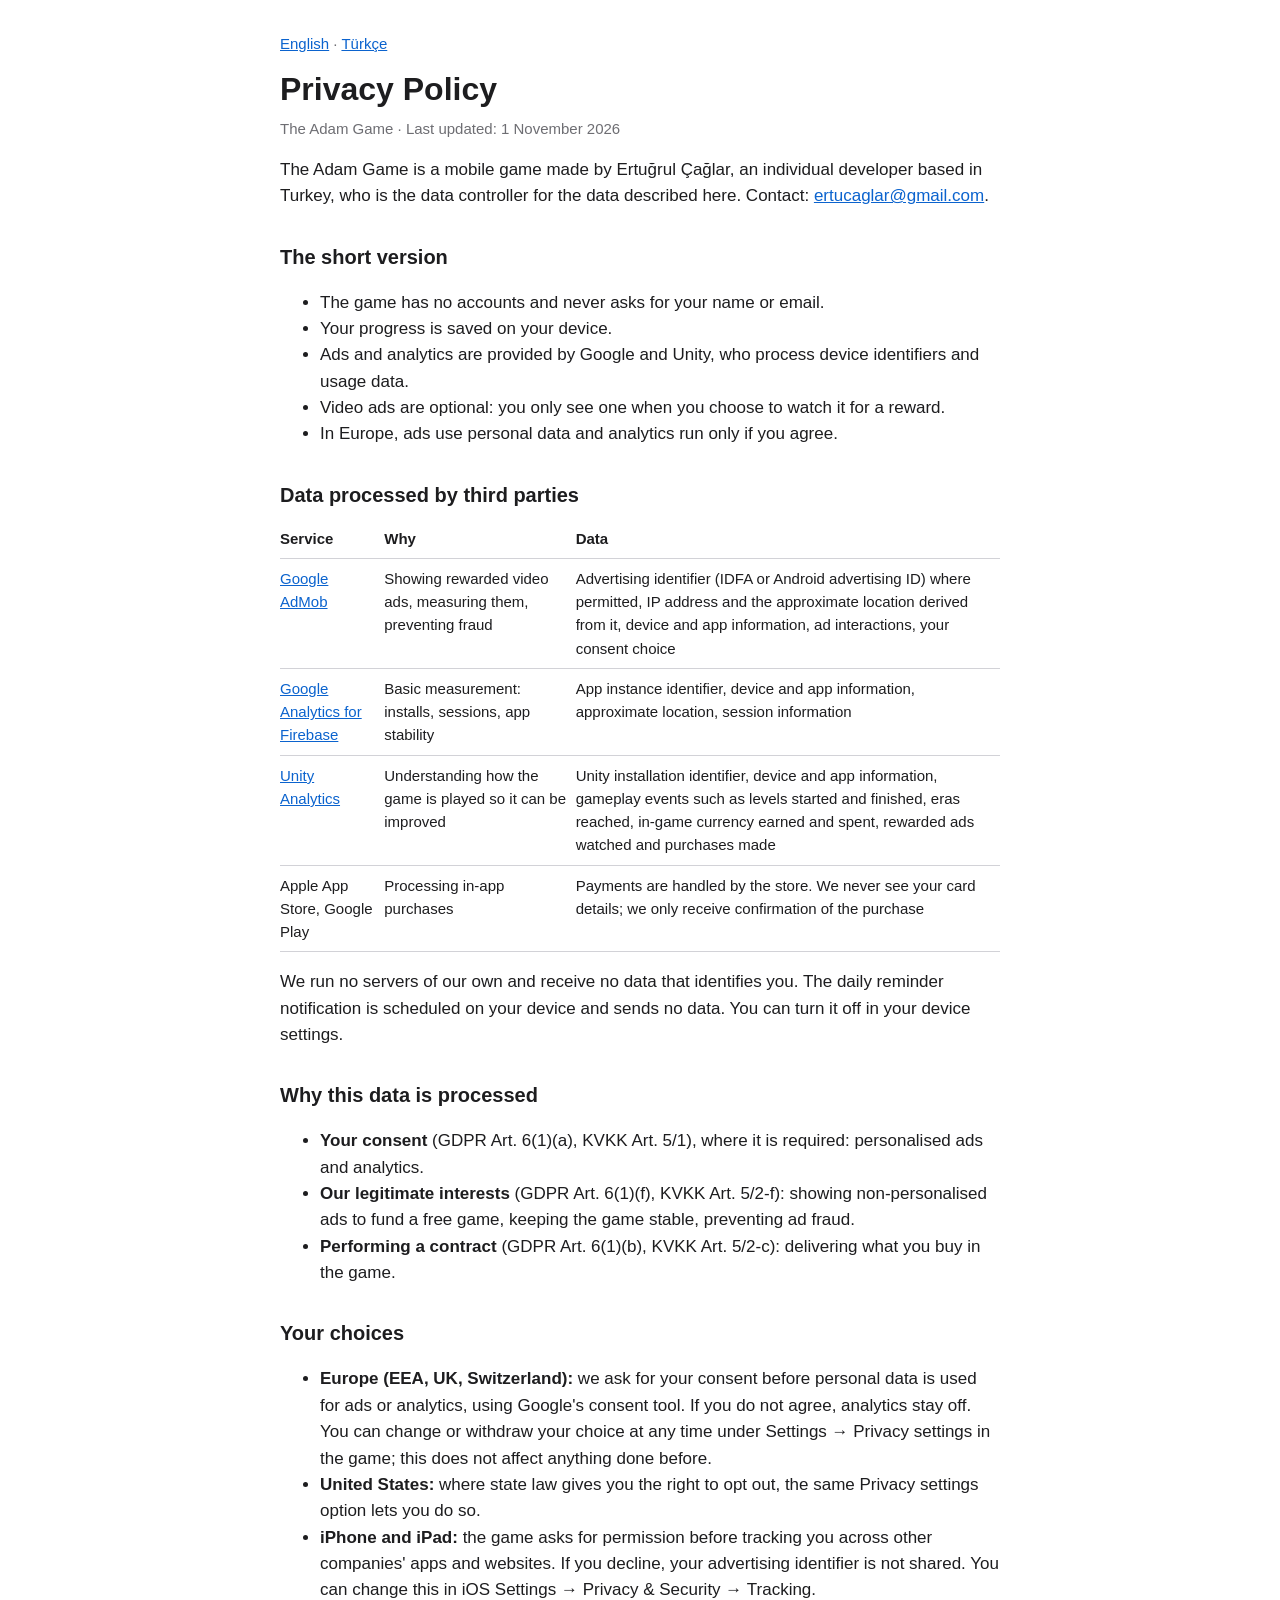
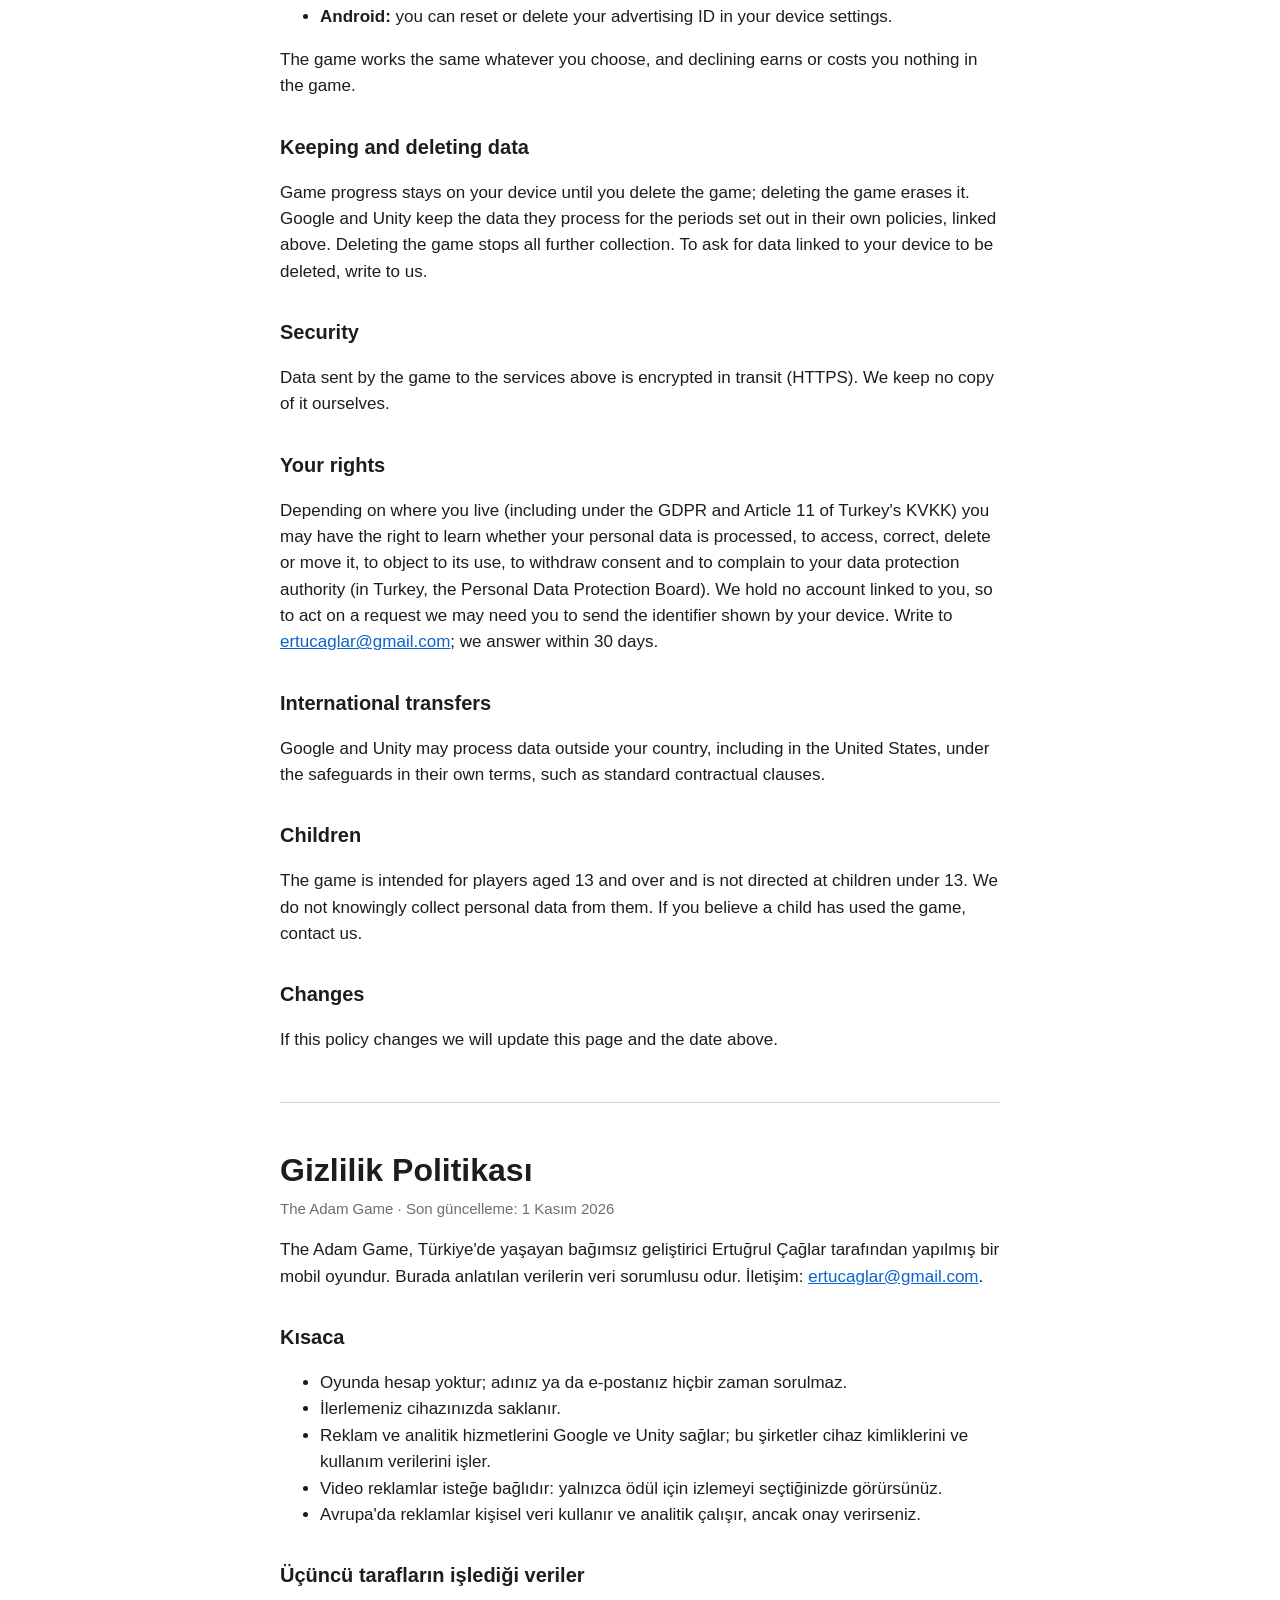
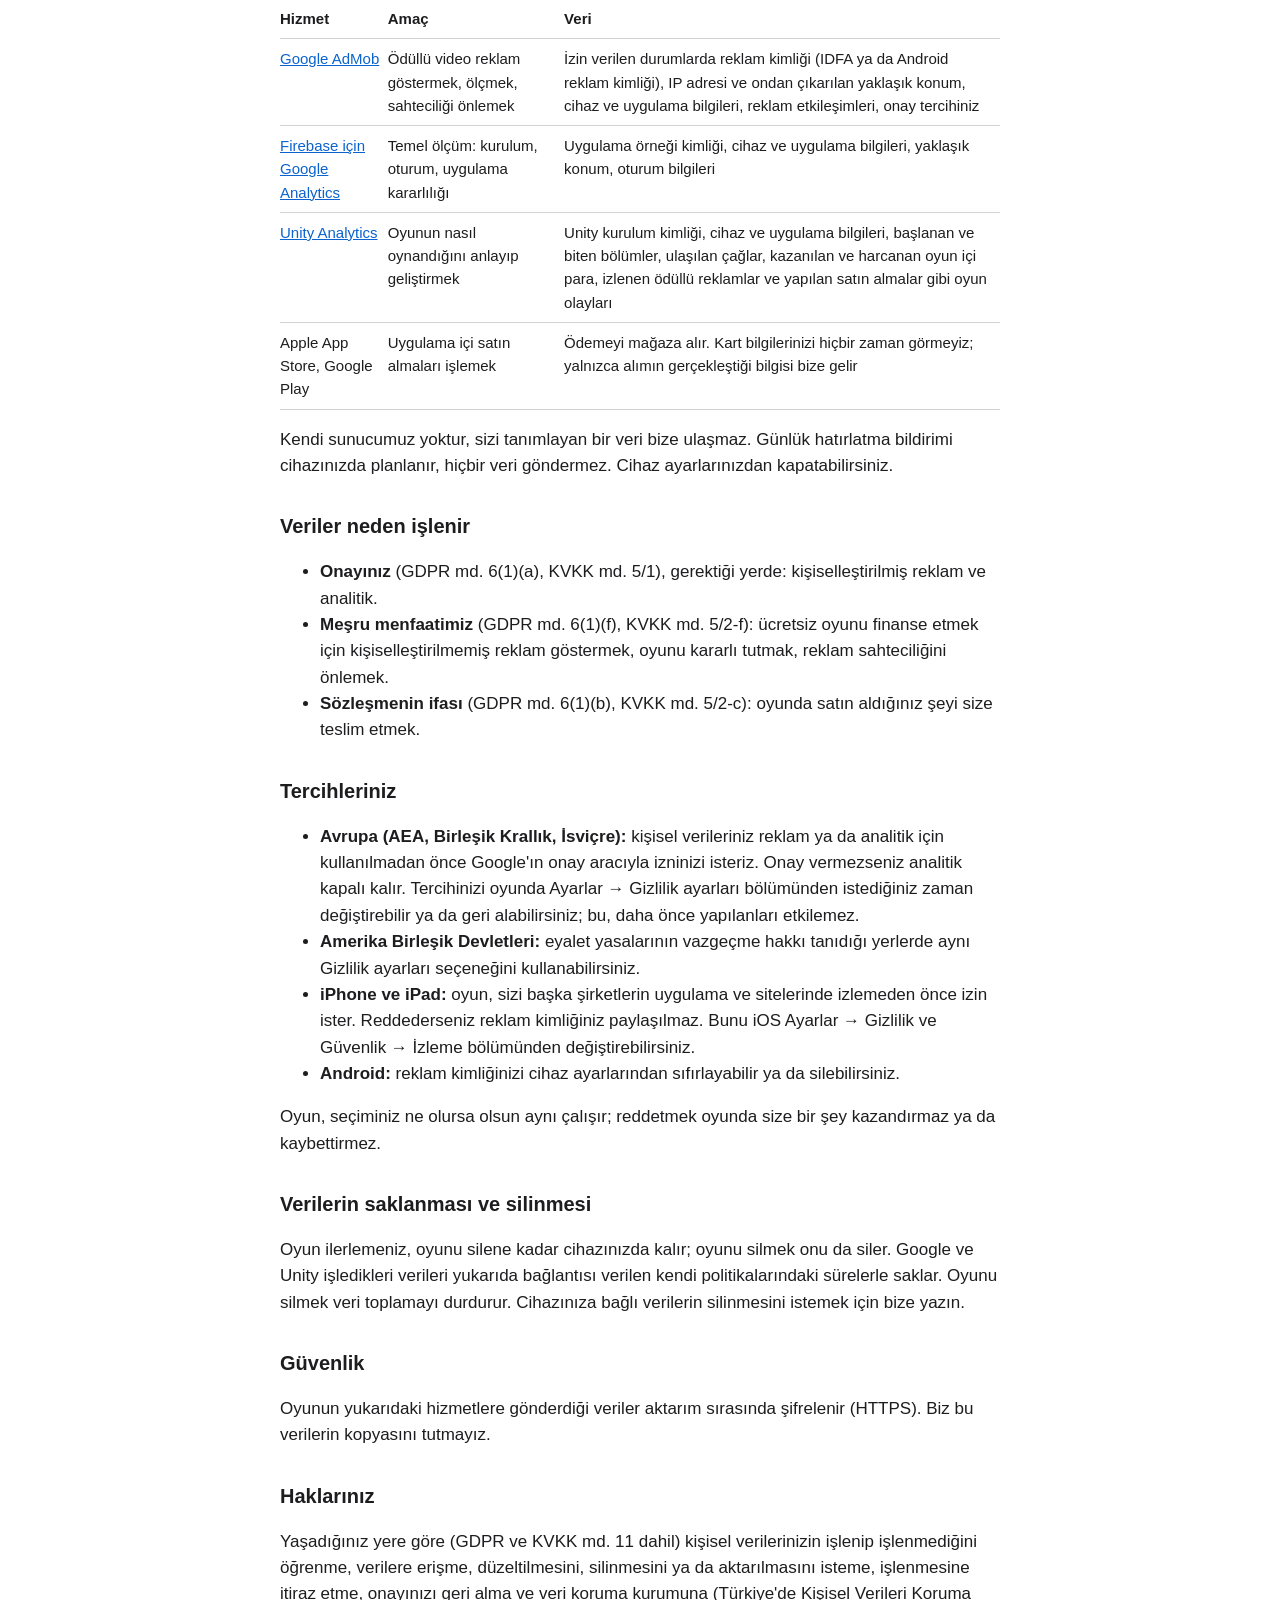
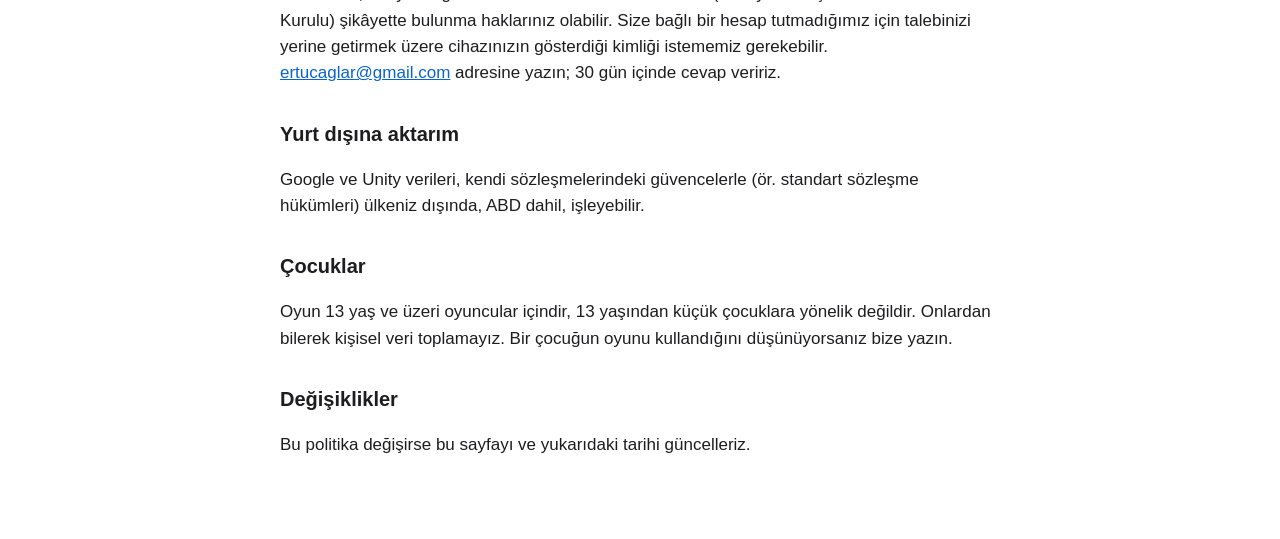
==== privacy/index.html @ 847c03eb "Update site" ====
<!doctype html>
<html lang="en">
<head>
<meta charset="utf-8">
<meta name="viewport" content="width=device-width, initial-scale=1">
<title>Privacy Policy · The Adam Game</title>
<link rel="stylesheet" href="../style.css">
</head>
<body>
<main>
<p class="lang"><a href="#en">English</a> · <a href="#tr">Türkçe</a></p>

<article id="en" lang="en">
<h1>Privacy Policy</h1>
<p class="meta">The Adam Game · Last updated: 1 November 2026</p>

<p>The Adam Game is a mobile game made by Ertuğrul Çağlar, an individual developer based in Turkey, who is the data controller for the data described here. Contact: <a href="mailto:ertucaglar@gmail.com">ertucaglar@gmail.com</a>.</p>

<h2>The short version</h2>
<ul>
<li>The game has no accounts and never asks for your name or email.</li>
<li>Your progress is saved on your device.</li>
<li>Ads and analytics are provided by Google and Unity, who process device identifiers and usage data.</li>
<li>Video ads are optional: you only see one when you choose to watch it for a reward.</li>
<li>In Europe, ads use personal data and analytics run only if you agree.</li>
</ul>

<h2>Data processed by third parties</h2>
<table>
<thead><tr><th>Service</th><th>Why</th><th>Data</th></tr></thead>
<tbody>
<tr><td><a href="https://policies.google.com/privacy">Google AdMob</a></td><td>Showing rewarded video ads, measuring them, preventing fraud</td><td>Advertising identifier (IDFA or Android advertising ID) where permitted, IP address and the approximate location derived from it, device and app information, ad interactions, your consent choice</td></tr>
<tr><td><a href="https://firebase.google.com/support/privacy">Google Analytics for Firebase</a></td><td>Basic measurement: installs, sessions, app stability</td><td>App instance identifier, device and app information, approximate location, session information</td></tr>
<tr><td><a href="https://unity.com/legal/privacy-policy">Unity Analytics</a></td><td>Understanding how the game is played so it can be improved</td><td>Unity installation identifier, device and app information, gameplay events such as levels started and finished, eras reached, in-game currency earned and spent, rewarded ads watched and purchases made</td></tr>
<tr><td>Apple App Store, Google Play</td><td>Processing in-app purchases</td><td>Payments are handled by the store. We never see your card details; we only receive confirmation of the purchase</td></tr>
</tbody>
</table>
<p>We run no servers of our own and receive no data that identifies you. The daily reminder notification is scheduled on your device and sends no data. You can turn it off in your device settings.</p>

<h2>Why this data is processed</h2>
<ul>
<li><strong>Your consent</strong> (GDPR Art. 6(1)(a), KVKK Art. 5/1), where it is required: personalised ads and analytics.</li>
<li><strong>Our legitimate interests</strong> (GDPR Art. 6(1)(f), KVKK Art. 5/2-f): showing non-personalised ads to fund a free game, keeping the game stable, preventing ad fraud.</li>
<li><strong>Performing a contract</strong> (GDPR Art. 6(1)(b), KVKK Art. 5/2-c): delivering what you buy in the game.</li>
</ul>

<h2>Your choices</h2>
<ul>
<li><strong>Europe (EEA, UK, Switzerland):</strong> we ask for your consent before personal data is used for ads or analytics, using Google's consent tool. If you do not agree, analytics stay off. You can change or withdraw your choice at any time under Settings → Privacy settings in the game; this does not affect anything done before.</li>
<li><strong>United States:</strong> where state law gives you the right to opt out, the same Privacy settings option lets you do so.</li>
<li><strong>iPhone and iPad:</strong> the game asks for permission before tracking you across other companies' apps and websites. If you decline, your advertising identifier is not shared. You can change this in iOS Settings → Privacy &amp; Security → Tracking.</li>
<li><strong>Android:</strong> you can reset or delete your advertising ID in your device settings.</li>
</ul>
<p>The game works the same whatever you choose, and declining earns or costs you nothing in the game.</p>

<h2>Keeping and deleting data</h2>
<p>Game progress stays on your device until you delete the game; deleting the game erases it. Google and Unity keep the data they process for the periods set out in their own policies, linked above. Deleting the game stops all further collection. To ask for data linked to your device to be deleted, write to us.</p>

<h2>Security</h2>
<p>Data sent by the game to the services above is encrypted in transit (HTTPS). We keep no copy of it ourselves.</p>

<h2>Your rights</h2>
<p>Depending on where you live (including under the GDPR and Article 11 of Turkey's KVKK) you may have the right to learn whether your personal data is processed, to access, correct, delete or move it, to object to its use, to withdraw consent and to complain to your data protection authority (in Turkey, the Personal Data Protection Board). We hold no account linked to you, so to act on a request we may need you to send the identifier shown by your device. Write to <a href="mailto:ertucaglar@gmail.com">ertucaglar@gmail.com</a>; we answer within 30 days.</p>

<h2>International transfers</h2>
<p>Google and Unity may process data outside your country, including in the United States, under the safeguards in their own terms, such as standard contractual clauses.</p>

<h2>Children</h2>
<p>The game is intended for players aged 13 and over and is not directed at children under 13. We do not knowingly collect personal data from them. If you believe a child has used the game, contact us.</p>

<h2>Changes</h2>
<p>If this policy changes we will update this page and the date above.</p>
</article>

<hr>

<article id="tr" lang="tr">
<h1>Gizlilik Politikası</h1>
<p class="meta">The Adam Game · Son güncelleme: 1 Kasım 2026</p>

<p>The Adam Game, Türkiye'de yaşayan bağımsız geliştirici Ertuğrul Çağlar tarafından yapılmış bir mobil oyundur. Burada anlatılan verilerin veri sorumlusu odur. İletişim: <a href="mailto:ertucaglar@gmail.com">ertucaglar@gmail.com</a>.</p>

<h2>Kısaca</h2>
<ul>
<li>Oyunda hesap yoktur; adınız ya da e-postanız hiçbir zaman sorulmaz.</li>
<li>İlerlemeniz cihazınızda saklanır.</li>
<li>Reklam ve analitik hizmetlerini Google ve Unity sağlar; bu şirketler cihaz kimliklerini ve kullanım verilerini işler.</li>
<li>Video reklamlar isteğe bağlıdır: yalnızca ödül için izlemeyi seçtiğinizde görürsünüz.</li>
<li>Avrupa'da reklamlar kişisel veri kullanır ve analitik çalışır, ancak onay verirseniz.</li>
</ul>

<h2>Üçüncü tarafların işlediği veriler</h2>
<table>
<thead><tr><th>Hizmet</th><th>Amaç</th><th>Veri</th></tr></thead>
<tbody>
<tr><td><a href="https://policies.google.com/privacy">Google AdMob</a></td><td>Ödüllü video reklam göstermek, ölçmek, sahteciliği önlemek</td><td>İzin verilen durumlarda reklam kimliği (IDFA ya da Android reklam kimliği), IP adresi ve ondan çıkarılan yaklaşık konum, cihaz ve uygulama bilgileri, reklam etkileşimleri, onay tercihiniz</td></tr>
<tr><td><a href="https://firebase.google.com/support/privacy">Firebase için Google Analytics</a></td><td>Temel ölçüm: kurulum, oturum, uygulama kararlılığı</td><td>Uygulama örneği kimliği, cihaz ve uygulama bilgileri, yaklaşık konum, oturum bilgileri</td></tr>
<tr><td><a href="https://unity.com/legal/privacy-policy">Unity Analytics</a></td><td>Oyunun nasıl oynandığını anlayıp geliştirmek</td><td>Unity kurulum kimliği, cihaz ve uygulama bilgileri, başlanan ve biten bölümler, ulaşılan çağlar, kazanılan ve harcanan oyun içi para, izlenen ödüllü reklamlar ve yapılan satın almalar gibi oyun olayları</td></tr>
<tr><td>Apple App Store, Google Play</td><td>Uygulama içi satın almaları işlemek</td><td>Ödemeyi mağaza alır. Kart bilgilerinizi hiçbir zaman görmeyiz; yalnızca alımın gerçekleştiği bilgisi bize gelir</td></tr>
</tbody>
</table>
<p>Kendi sunucumuz yoktur, sizi tanımlayan bir veri bize ulaşmaz. Günlük hatırlatma bildirimi cihazınızda planlanır, hiçbir veri göndermez. Cihaz ayarlarınızdan kapatabilirsiniz.</p>

<h2>Veriler neden işlenir</h2>
<ul>
<li><strong>Onayınız</strong> (GDPR md. 6(1)(a), KVKK md. 5/1), gerektiği yerde: kişiselleştirilmiş reklam ve analitik.</li>
<li><strong>Meşru menfaatimiz</strong> (GDPR md. 6(1)(f), KVKK md. 5/2-f): ücretsiz oyunu finanse etmek için kişiselleştirilmemiş reklam göstermek, oyunu kararlı tutmak, reklam sahteciliğini önlemek.</li>
<li><strong>Sözleşmenin ifası</strong> (GDPR md. 6(1)(b), KVKK md. 5/2-c): oyunda satın aldığınız şeyi size teslim etmek.</li>
</ul>

<h2>Tercihleriniz</h2>
<ul>
<li><strong>Avrupa (AEA, Birleşik Krallık, İsviçre):</strong> kişisel verileriniz reklam ya da analitik için kullanılmadan önce Google'ın onay aracıyla izninizi isteriz. Onay vermezseniz analitik kapalı kalır. Tercihinizi oyunda Ayarlar → Gizlilik ayarları bölümünden istediğiniz zaman değiştirebilir ya da geri alabilirsiniz; bu, daha önce yapılanları etkilemez.</li>
<li><strong>Amerika Birleşik Devletleri:</strong> eyalet yasalarının vazgeçme hakkı tanıdığı yerlerde aynı Gizlilik ayarları seçeneğini kullanabilirsiniz.</li>
<li><strong>iPhone ve iPad:</strong> oyun, sizi başka şirketlerin uygulama ve sitelerinde izlemeden önce izin ister. Reddederseniz reklam kimliğiniz paylaşılmaz. Bunu iOS Ayarlar → Gizlilik ve Güvenlik → İzleme bölümünden değiştirebilirsiniz.</li>
<li><strong>Android:</strong> reklam kimliğinizi cihaz ayarlarından sıfırlayabilir ya da silebilirsiniz.</li>
</ul>
<p>Oyun, seçiminiz ne olursa olsun aynı çalışır; reddetmek oyunda size bir şey kazandırmaz ya da kaybettirmez.</p>

<h2>Verilerin saklanması ve silinmesi</h2>
<p>Oyun ilerlemeniz, oyunu silene kadar cihazınızda kalır; oyunu silmek onu da siler. Google ve Unity işledikleri verileri yukarıda bağlantısı verilen kendi politikalarındaki sürelerle saklar. Oyunu silmek veri toplamayı durdurur. Cihazınıza bağlı verilerin silinmesini istemek için bize yazın.</p>

<h2>Güvenlik</h2>
<p>Oyunun yukarıdaki hizmetlere gönderdiği veriler aktarım sırasında şifrelenir (HTTPS). Biz bu verilerin kopyasını tutmayız.</p>

<h2>Haklarınız</h2>
<p>Yaşadığınız yere göre (GDPR ve KVKK md. 11 dahil) kişisel verilerinizin işlenip işlenmediğini öğrenme, verilere erişme, düzeltilmesini, silinmesini ya da aktarılmasını isteme, işlenmesine itiraz etme, onayınızı geri alma ve veri koruma kurumuna (Türkiye'de Kişisel Verileri Koruma Kurulu) şikâyette bulunma haklarınız olabilir. Size bağlı bir hesap tutmadığımız için talebinizi yerine getirmek üzere cihazınızın gösterdiği kimliği istememiz gerekebilir. <a href="mailto:ertucaglar@gmail.com">ertucaglar@gmail.com</a> adresine yazın; 30 gün içinde cevap veririz.</p>

<h2>Yurt dışına aktarım</h2>
<p>Google ve Unity verileri, kendi sözleşmelerindeki güvencelerle (ör. standart sözleşme hükümleri) ülkeniz dışında, ABD dahil, işleyebilir.</p>

<h2>Çocuklar</h2>
<p>Oyun 13 yaş ve üzeri oyuncular içindir, 13 yaşından küçük çocuklara yönelik değildir. Onlardan bilerek kişisel veri toplamayız. Bir çocuğun oyunu kullandığını düşünüyorsanız bize yazın.</p>

<h2>Değişiklikler</h2>
<p>Bu politika değişirse bu sayfayı ve yukarıdaki tarihi güncelleriz.</p>
</article>
</main>
</body>
</html>
---- style.css ----
:root { color-scheme: light dark; --text: #1d1d1f; --muted: #6e6e73; --line: #d2d2d7; --bg: #fff; --link: #0b63ce; }
@media (prefers-color-scheme: dark) {
  :root { --text: #f5f5f7; --muted: #a1a1a6; --line: #424245; --bg: #161617; --link: #6cb2ff; }
}
body { margin: 0; background: var(--bg); color: var(--text); font: 17px/1.55 -apple-system, BlinkMacSystemFont, "Segoe UI", Roboto, sans-serif; }
main { max-width: 720px; margin: 0 auto; padding: 32px 16px 64px; }
h1 { font-size: 32px; line-height: 1.2; margin: 0 0 8px; }
h2 { font-size: 20px; margin: 32px 0 8px; }
a { color: var(--link); }
hr { border: 0; border-top: 1px solid var(--line); margin: 48px 0; }
table { width: 100%; border-collapse: collapse; font-size: 15px; }
th, td { text-align: left; vertical-align: top; padding: 8px 8px 8px 0; border-bottom: 1px solid var(--line); }
.meta, .lang { color: var(--muted); font-size: 15px; margin-top: 0; }
@media (max-width: 560px) { table, thead, tbody, tr, th, td { display: block; } thead { display: none; } td { border: 0; padding: 2px 0; } tr { border-bottom: 1px solid var(--line); padding: 8px 0; } }
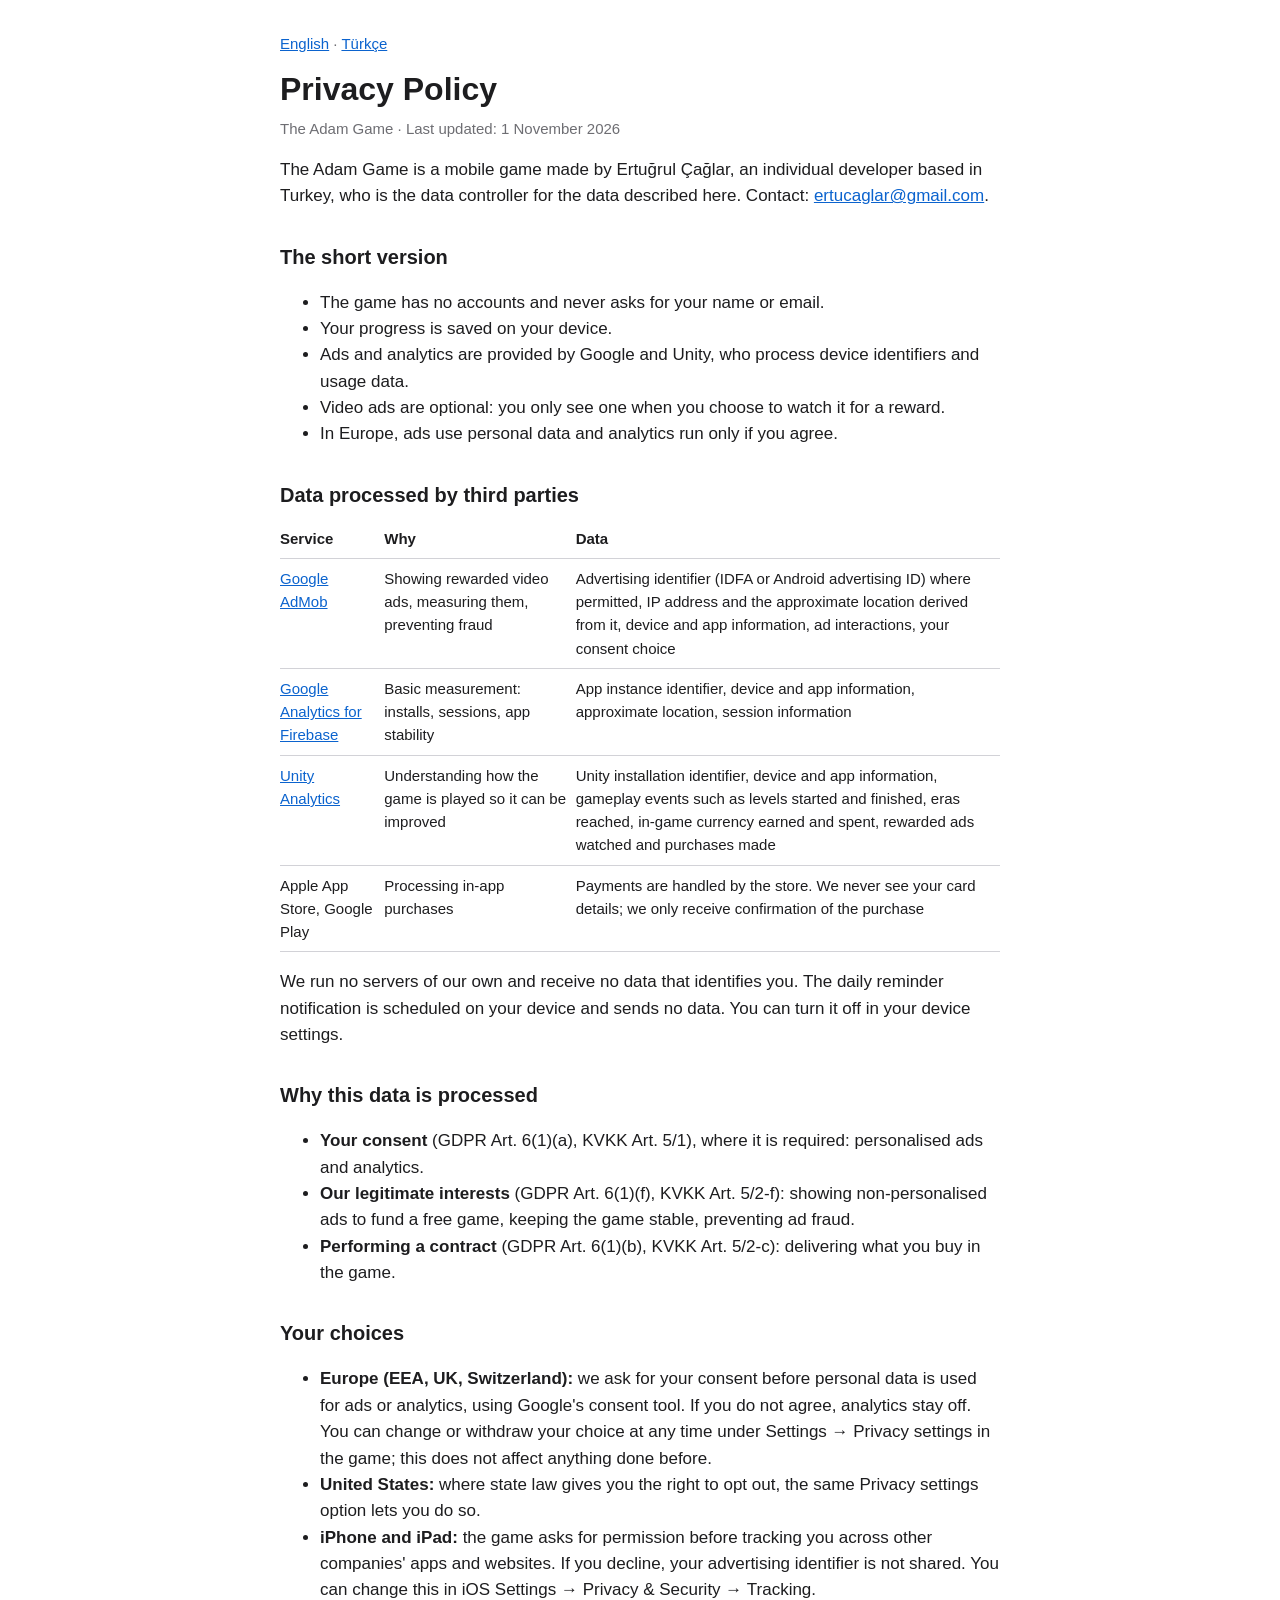
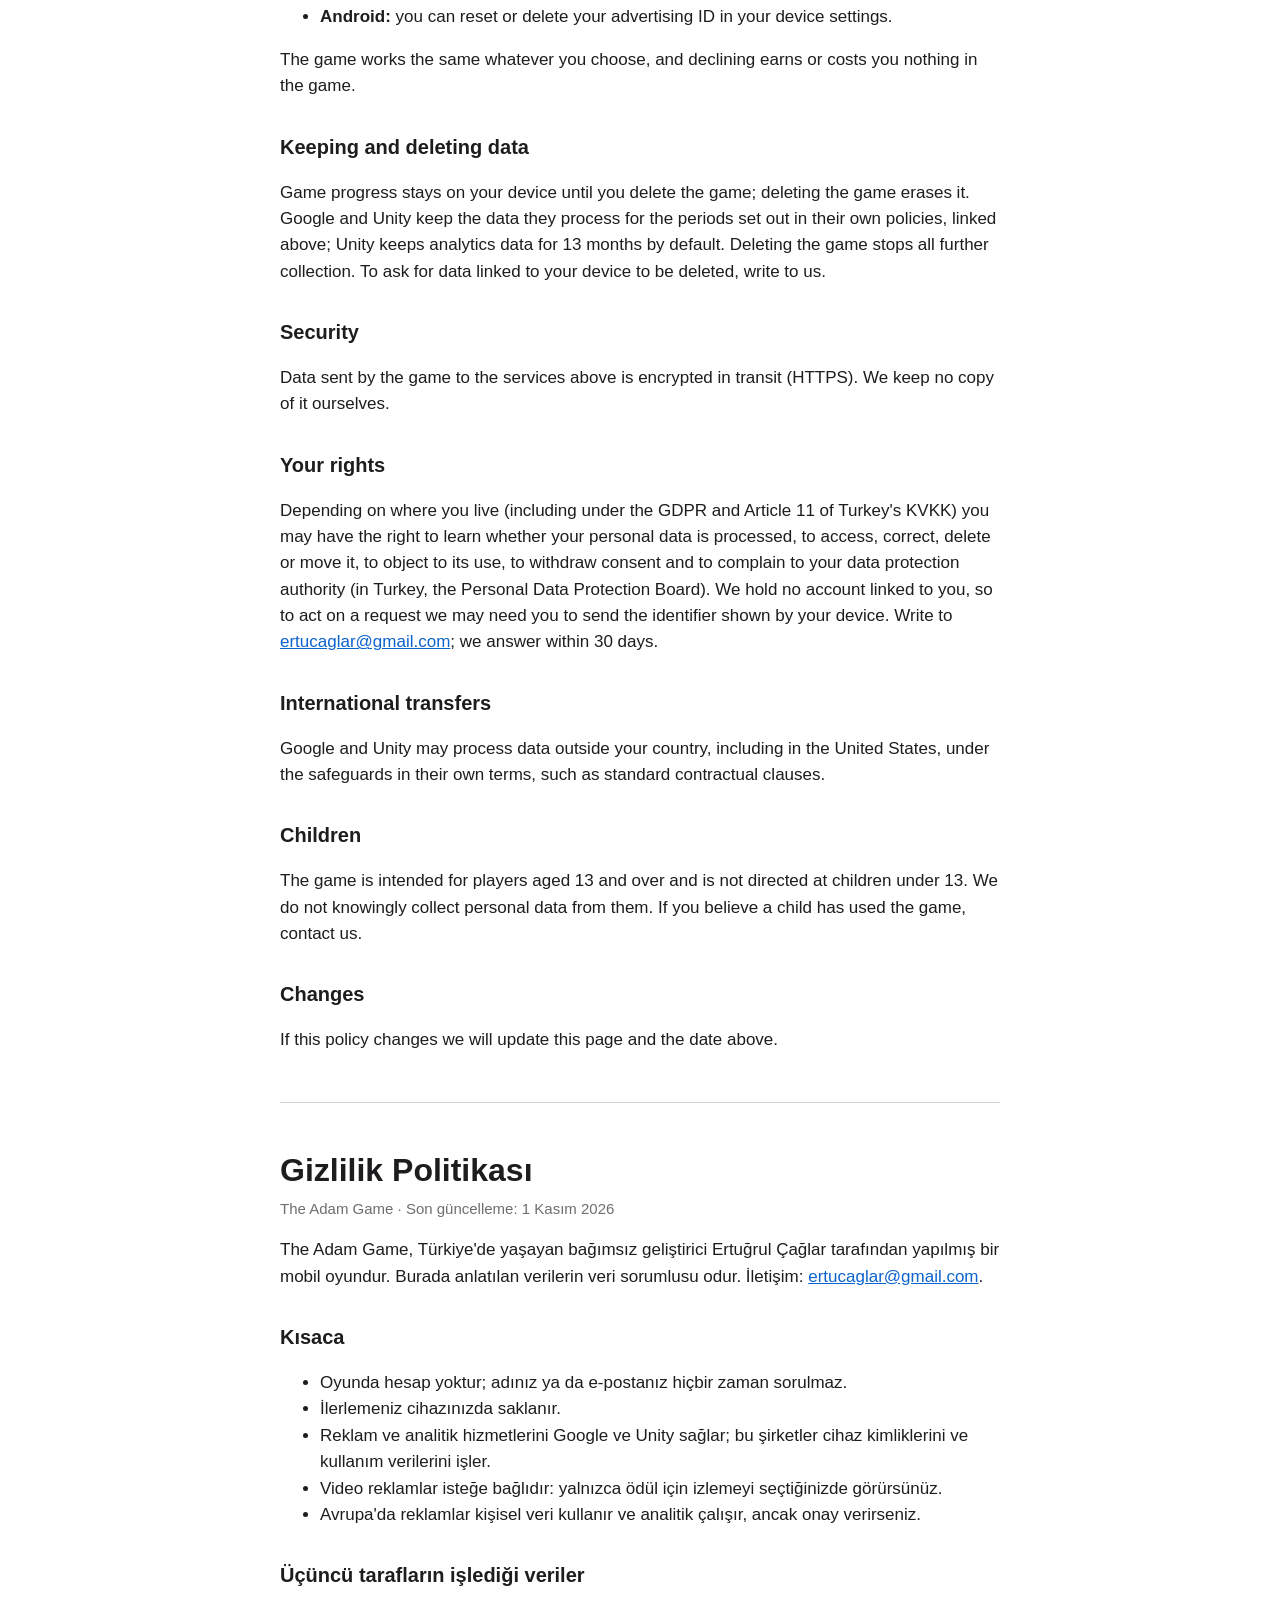
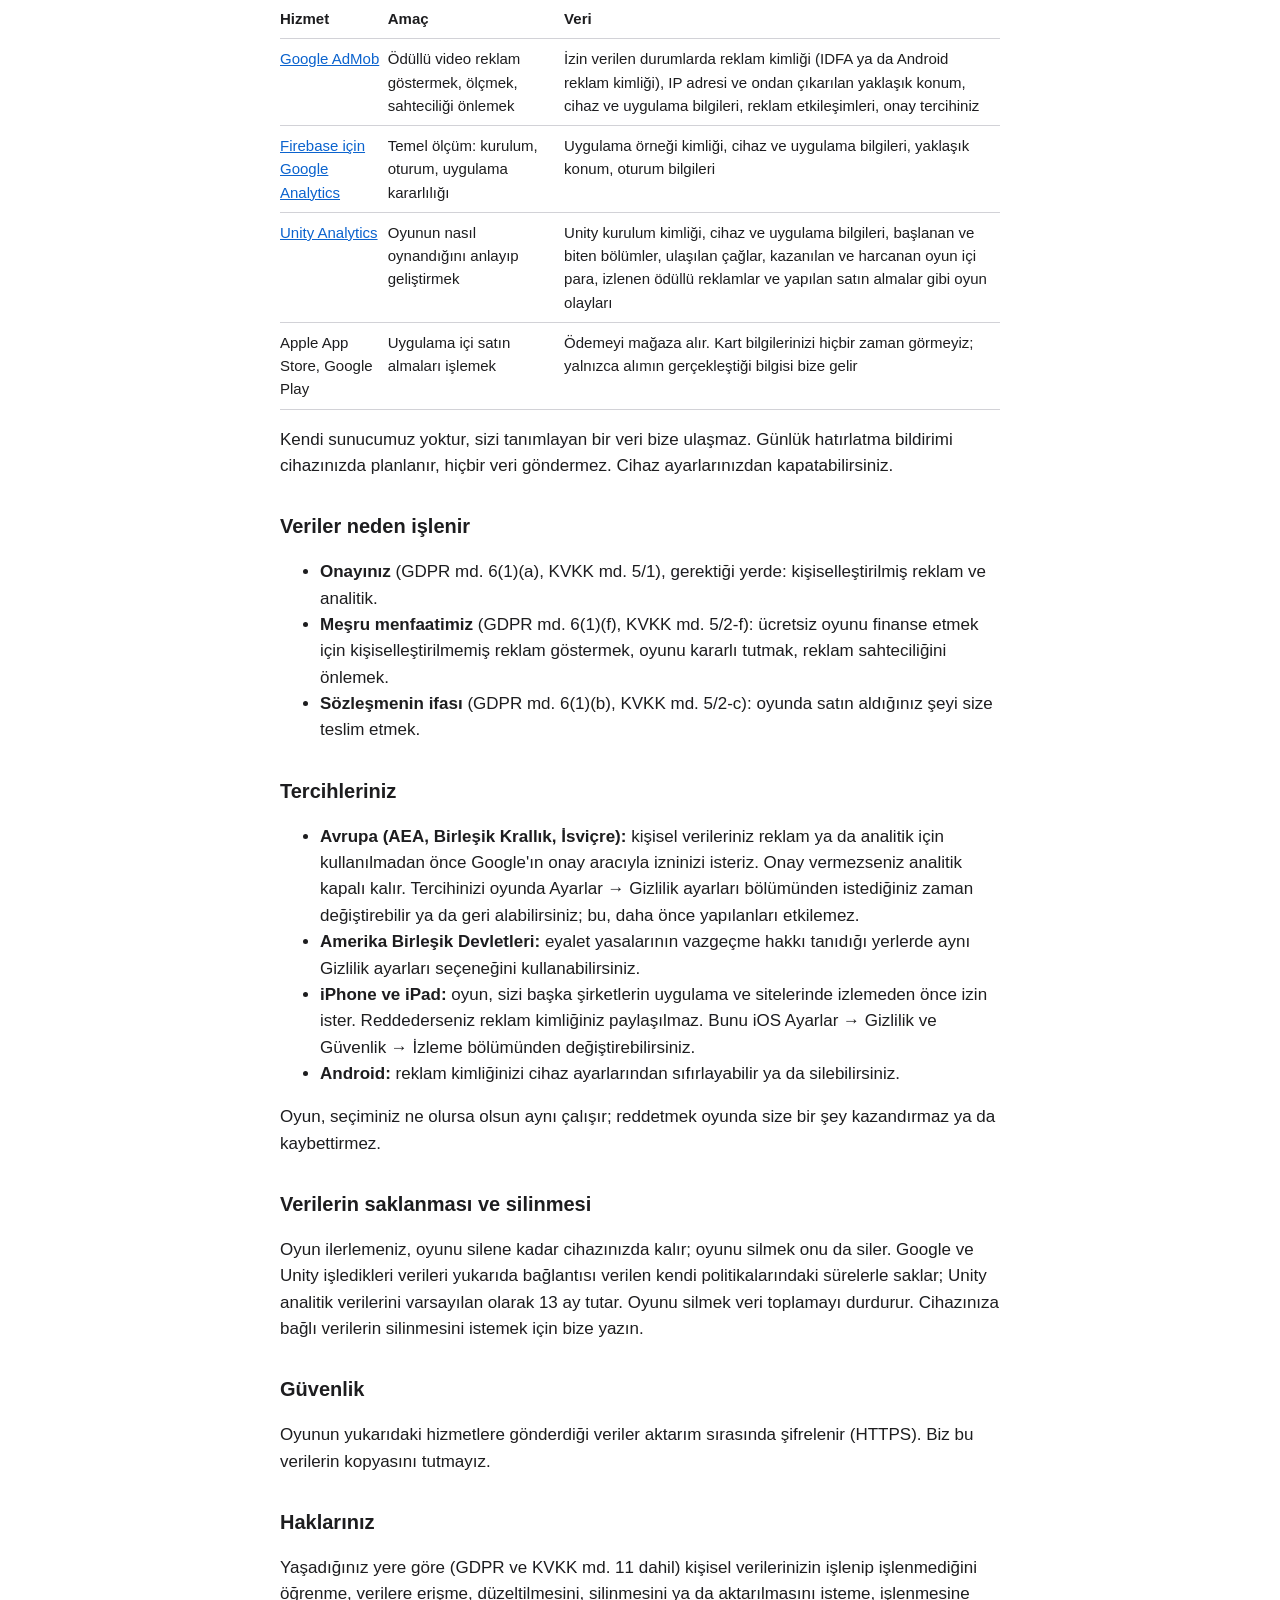
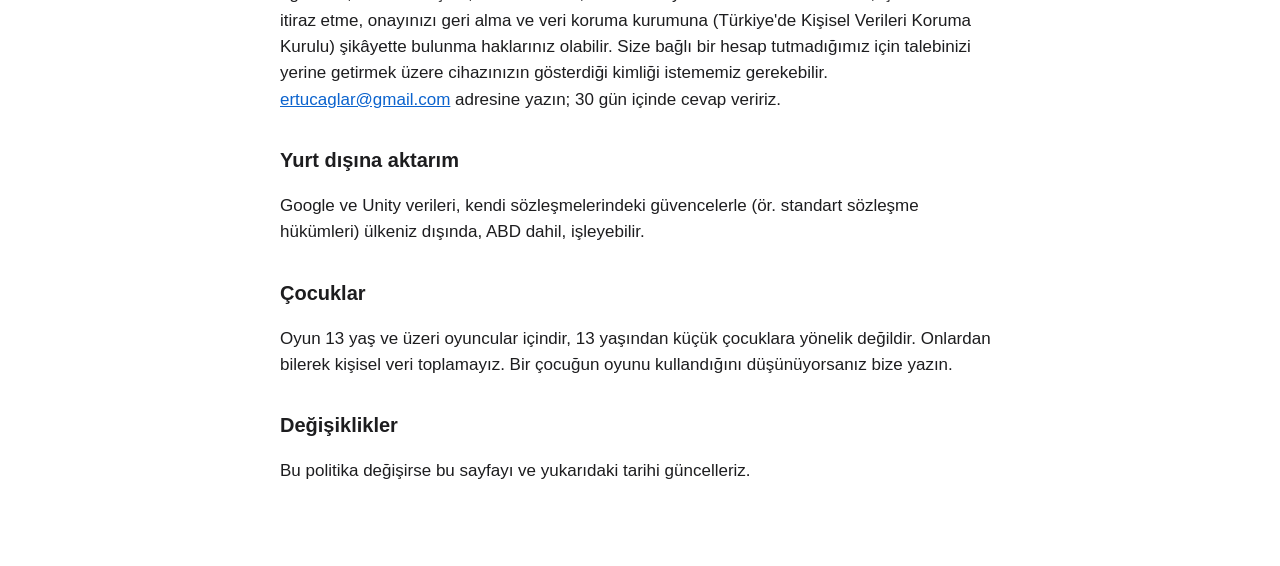
==== commit acafba13: "Update site" ====
--- a/privacy/index.html
+++ b/privacy/index.html
@@ -54,7 +54,7 @@
 <p>The game works the same whatever you choose, and declining earns or costs you nothing in the game.</p>
 
 <h2>Keeping and deleting data</h2>
-<p>Game progress stays on your device until you delete the game; deleting the game erases it. Google and Unity keep the data they process for the periods set out in their own policies, linked above. Deleting the game stops all further collection. To ask for data linked to your device to be deleted, write to us.</p>
+<p>Game progress stays on your device until you delete the game; deleting the game erases it. Google and Unity keep the data they process for the periods set out in their own policies, linked above; Unity keeps analytics data for 13 months by default. Deleting the game stops all further collection. To ask for data linked to your device to be deleted, write to us.</p>
 
 <h2>Security</h2>
 <p>Data sent by the game to the services above is encrypted in transit (HTTPS). We keep no copy of it ourselves.</p>
@@ -118,7 +118,7 @@
 <p>Oyun, seçiminiz ne olursa olsun aynı çalışır; reddetmek oyunda size bir şey kazandırmaz ya da kaybettirmez.</p>
 
 <h2>Verilerin saklanması ve silinmesi</h2>
-<p>Oyun ilerlemeniz, oyunu silene kadar cihazınızda kalır; oyunu silmek onu da siler. Google ve Unity işledikleri verileri yukarıda bağlantısı verilen kendi politikalarındaki sürelerle saklar. Oyunu silmek veri toplamayı durdurur. Cihazınıza bağlı verilerin silinmesini istemek için bize yazın.</p>
+<p>Oyun ilerlemeniz, oyunu silene kadar cihazınızda kalır; oyunu silmek onu da siler. Google ve Unity işledikleri verileri yukarıda bağlantısı verilen kendi politikalarındaki sürelerle saklar; Unity analitik verilerini varsayılan olarak 13 ay tutar. Oyunu silmek veri toplamayı durdurur. Cihazınıza bağlı verilerin silinmesini istemek için bize yazın.</p>
 
 <h2>Güvenlik</h2>
 <p>Oyunun yukarıdaki hizmetlere gönderdiği veriler aktarım sırasında şifrelenir (HTTPS). Biz bu verilerin kopyasını tutmayız.</p>
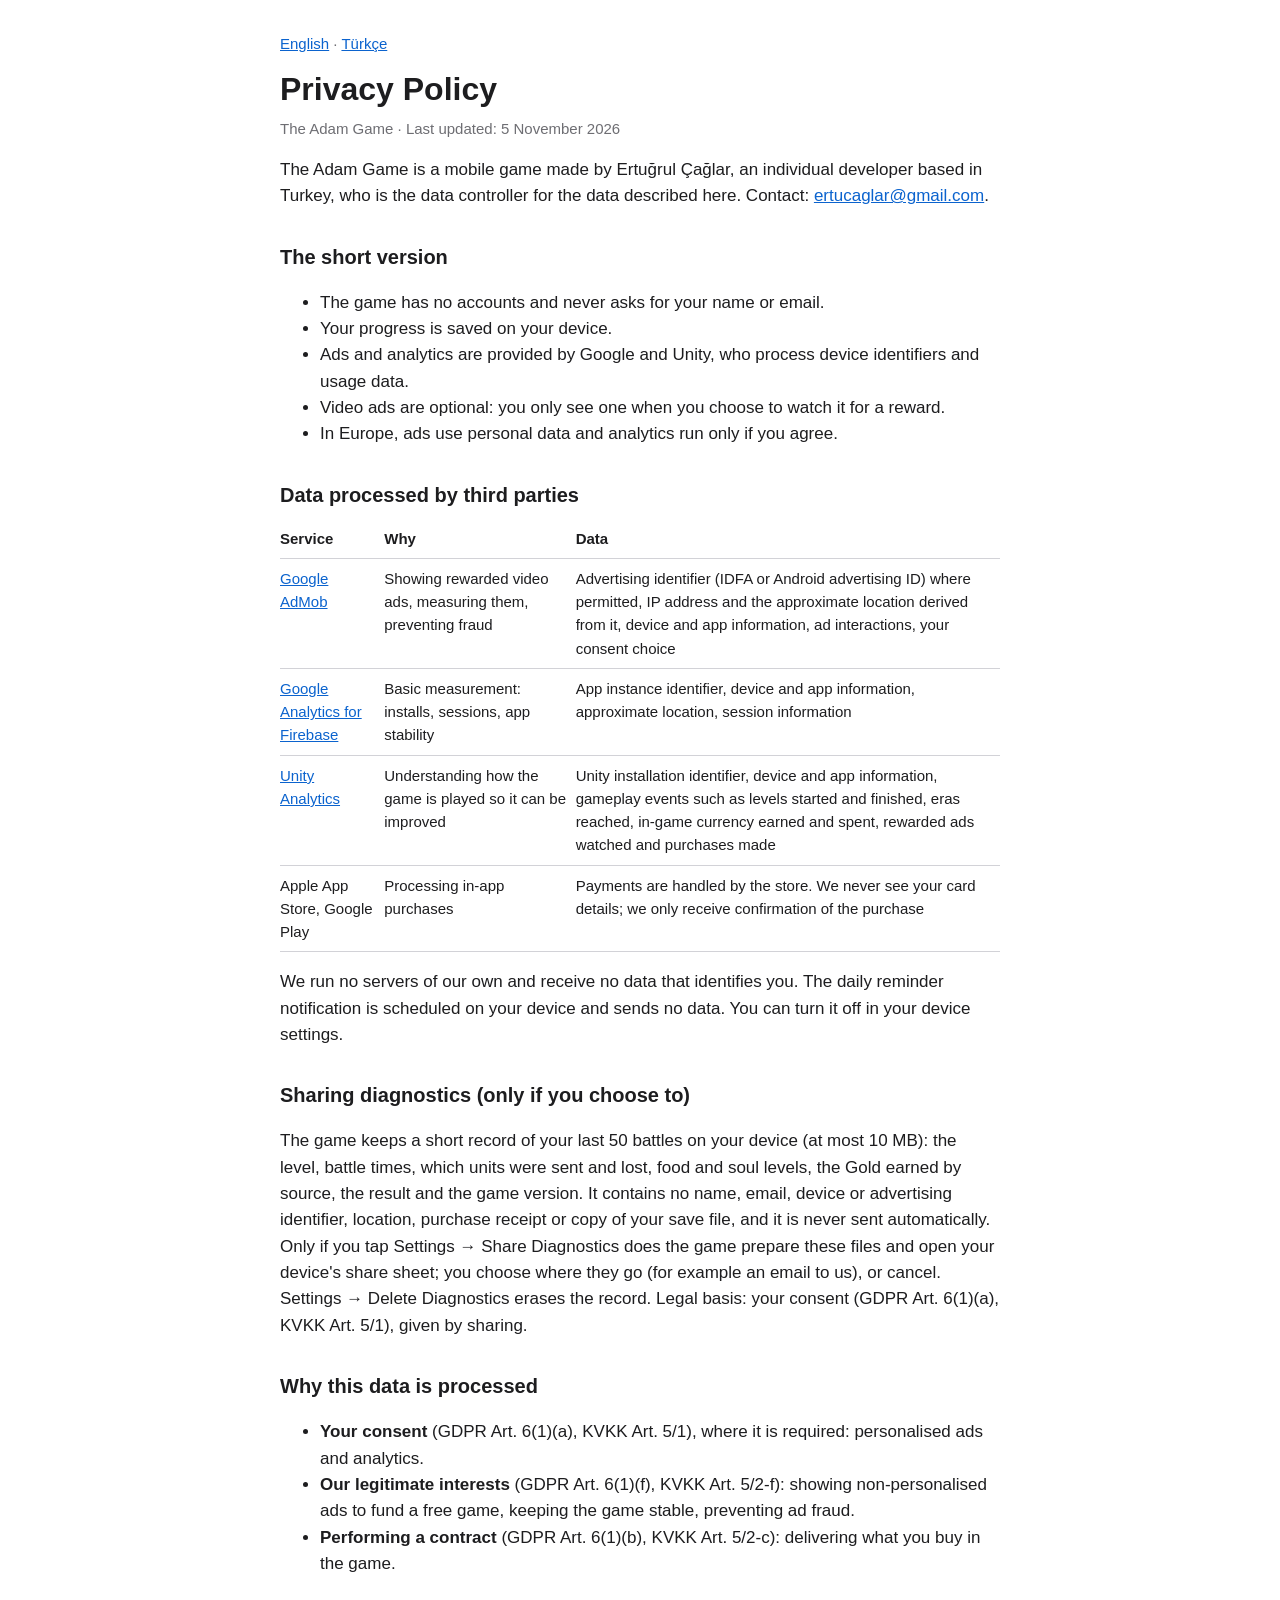
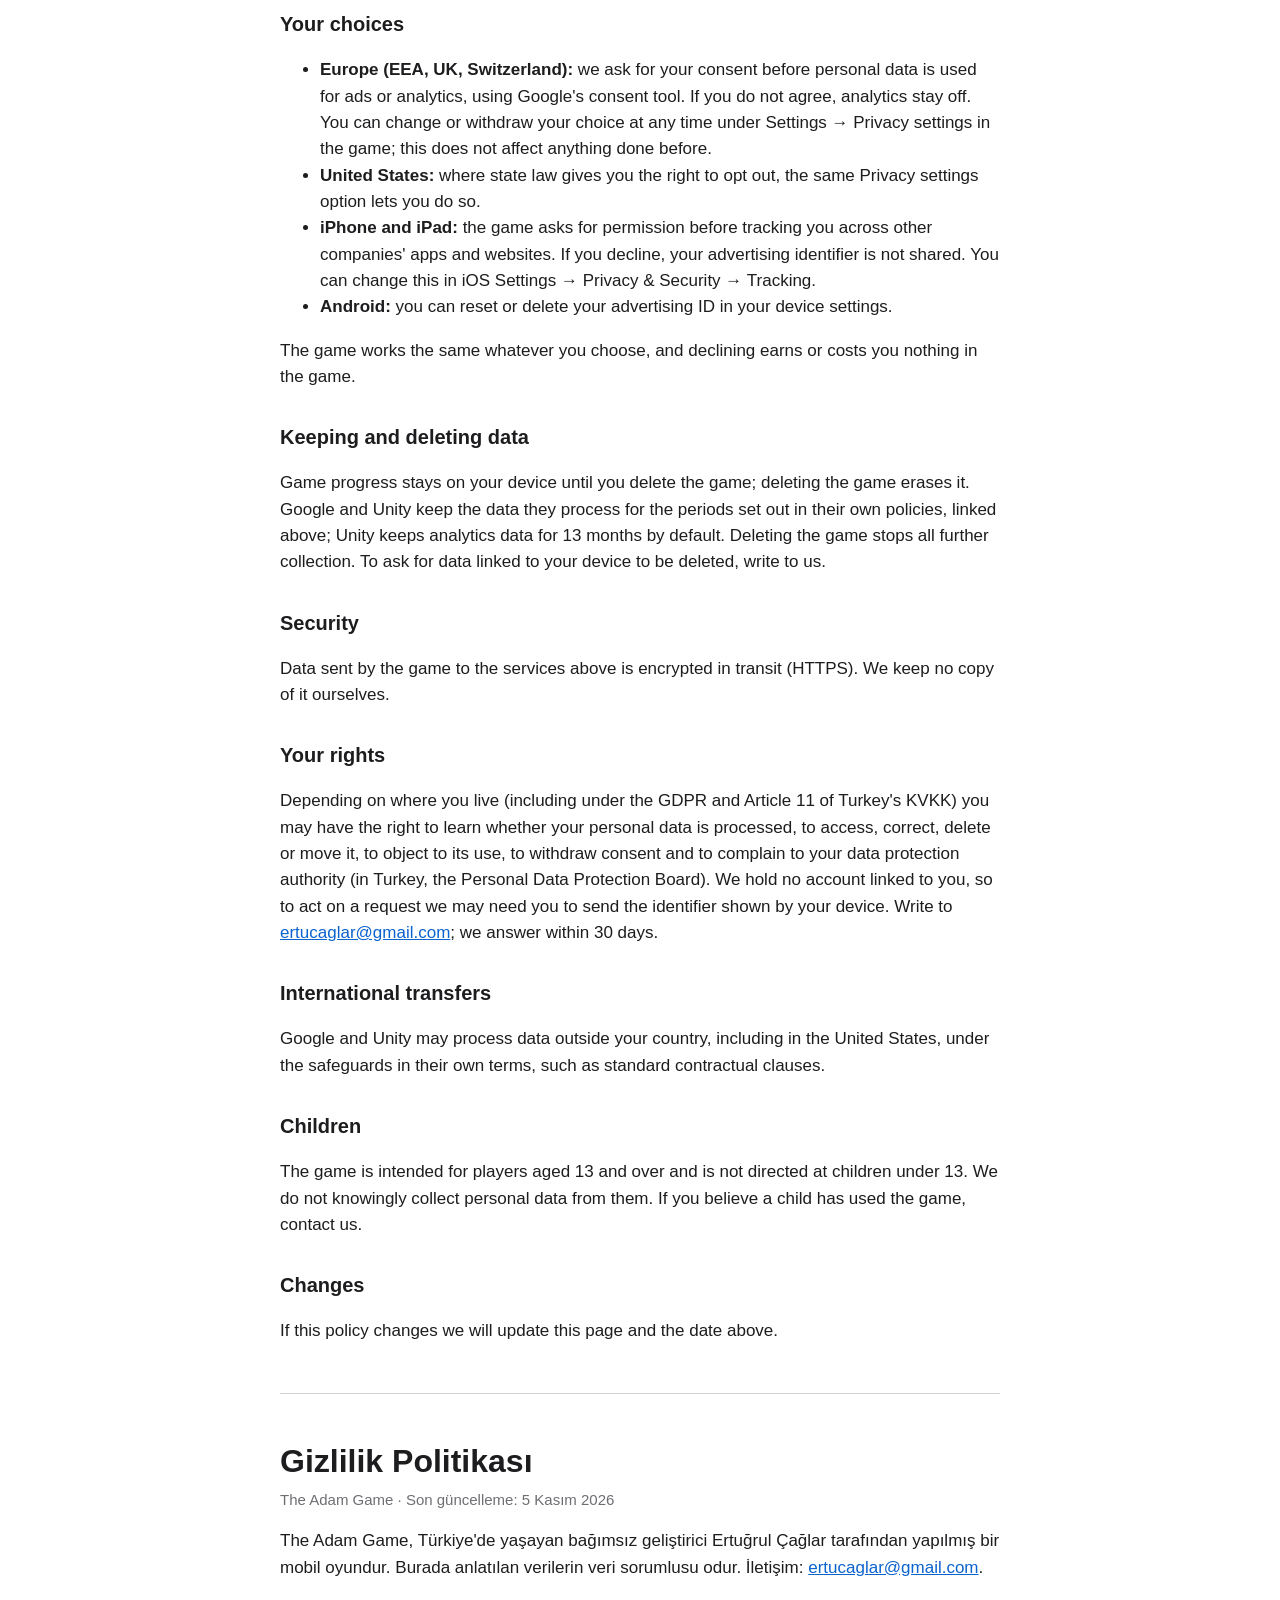
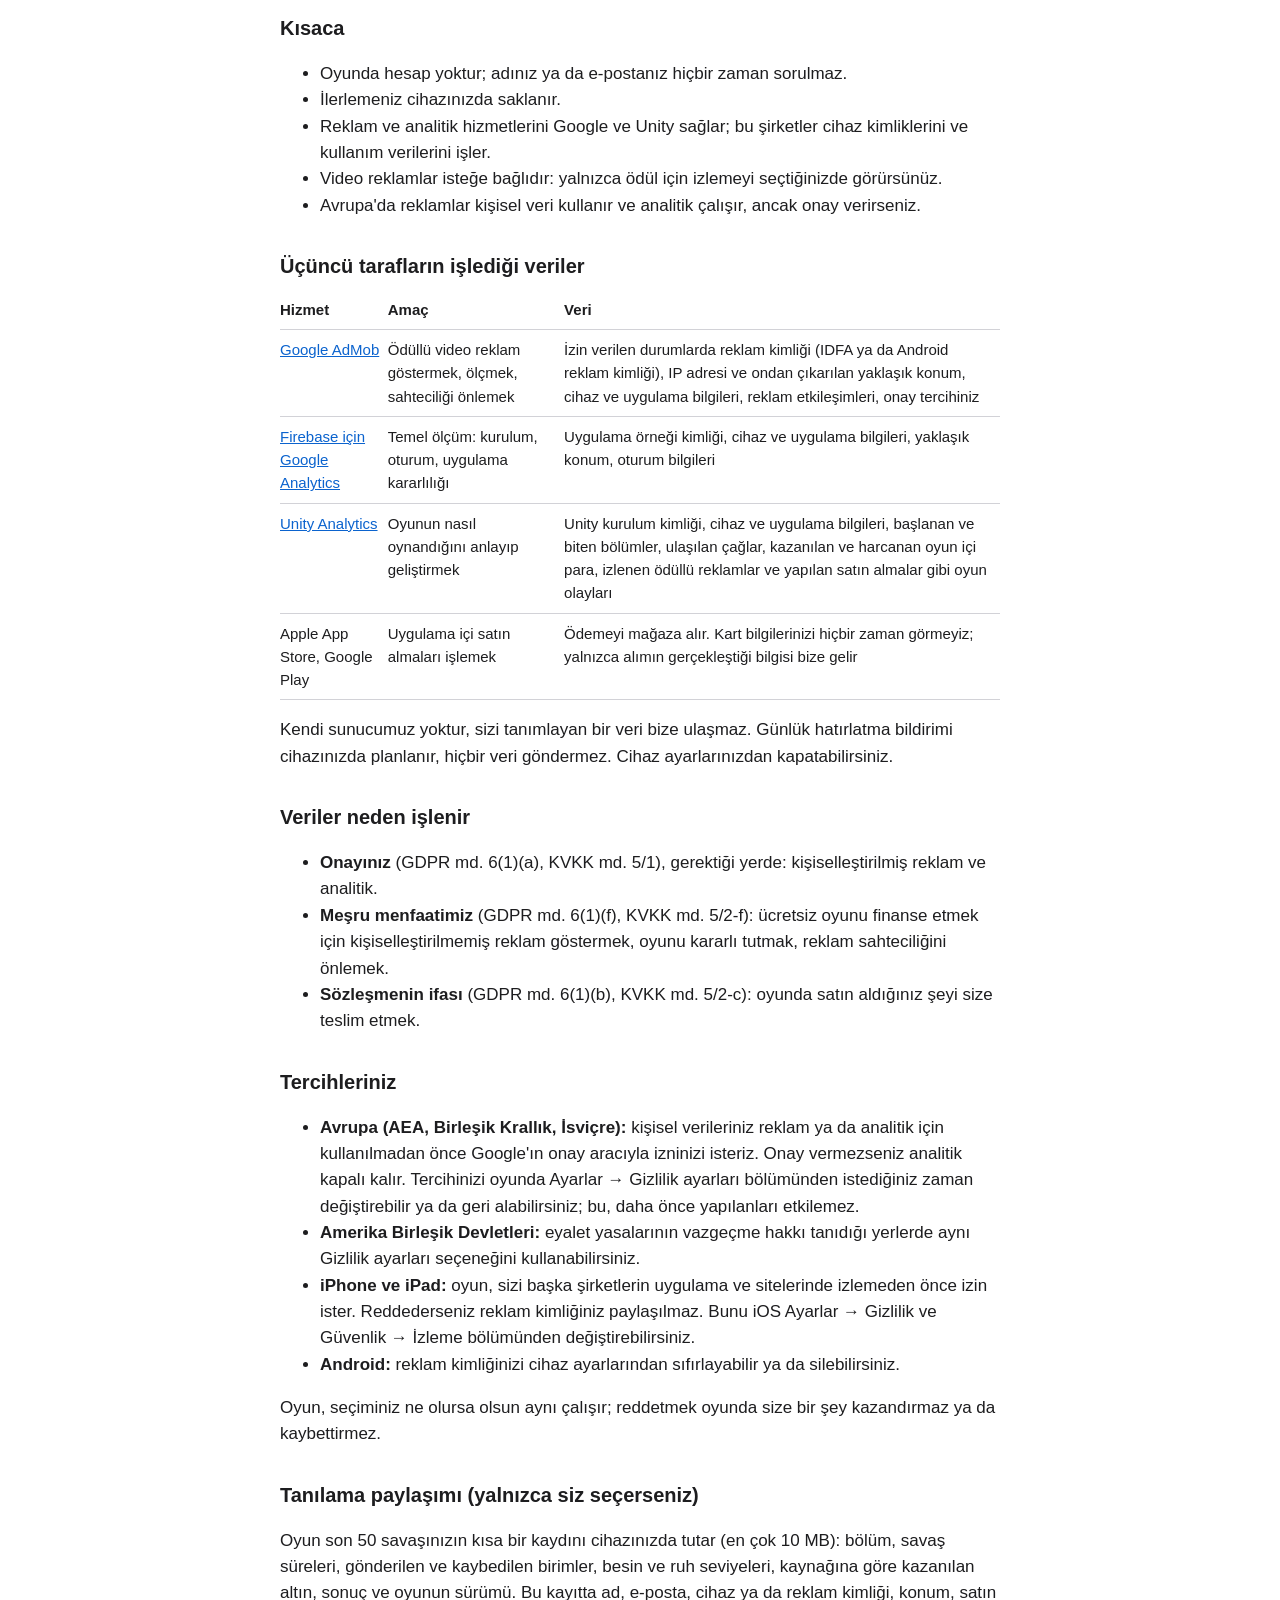
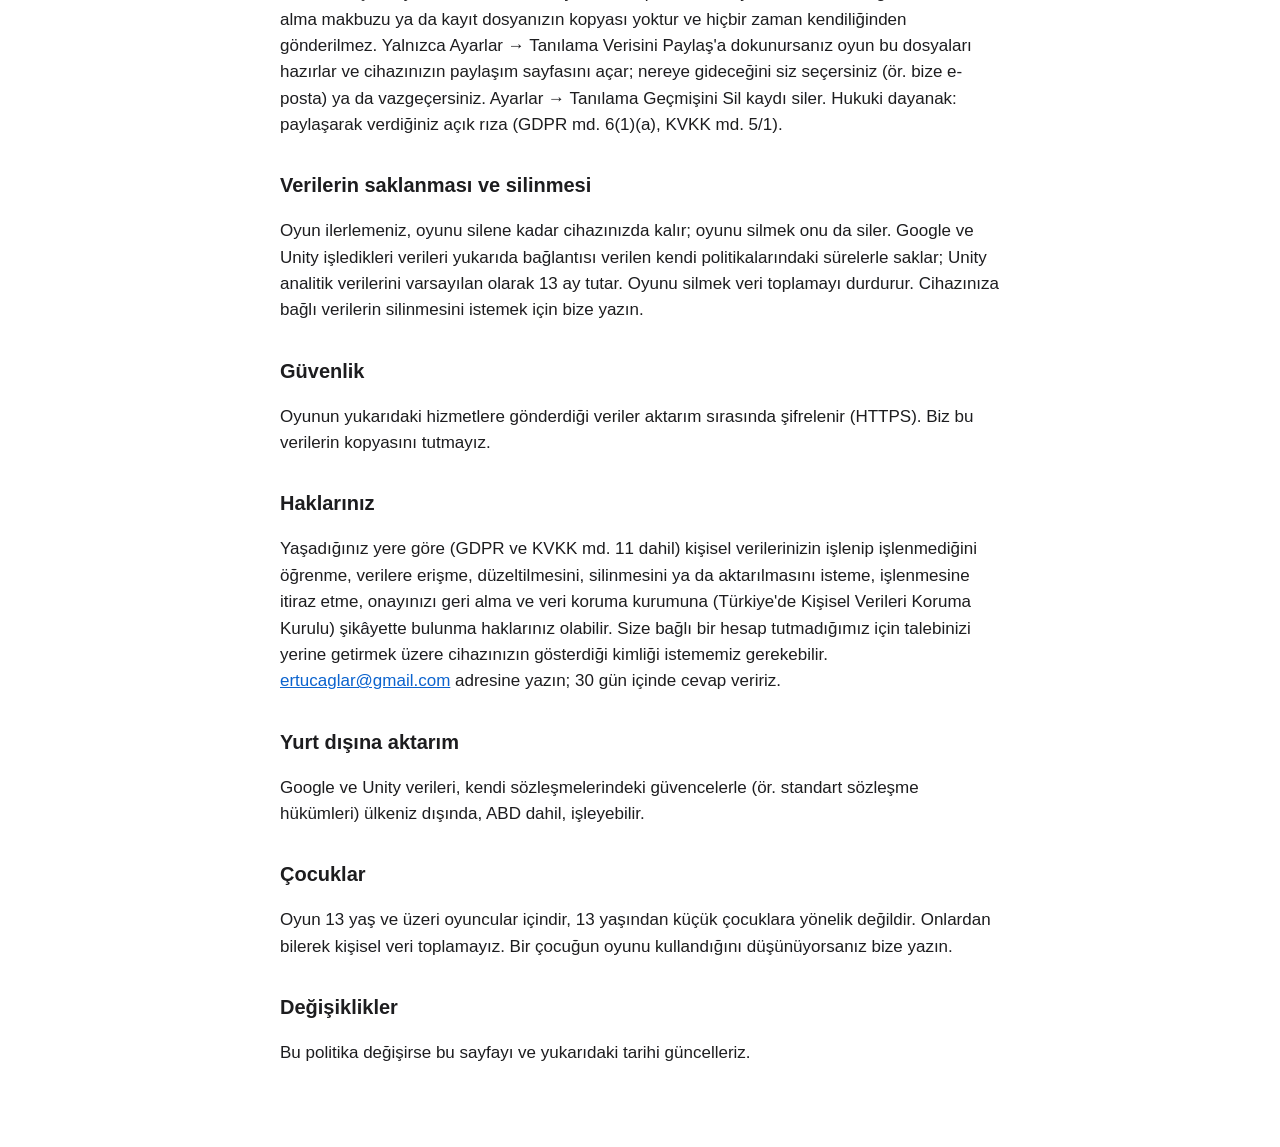
==== commit 7e7dbc9a: "Update site" ====
--- a/privacy/index.html
+++ b/privacy/index.html
@@ -12,7 +12,7 @@
 
 <article id="en" lang="en">
 <h1>Privacy Policy</h1>
-<p class="meta">The Adam Game · Last updated: 1 November 2026</p>
+<p class="meta">The Adam Game · Last updated: 5 November 2026</p>
 
 <p>The Adam Game is a mobile game made by Ertuğrul Çağlar, an individual developer based in Turkey, who is the data controller for the data described here. Contact: <a href="mailto:ertucaglar@gmail.com">ertucaglar@gmail.com</a>.</p>
 
@@ -36,6 +36,9 @@
 </tbody>
 </table>
 <p>We run no servers of our own and receive no data that identifies you. The daily reminder notification is scheduled on your device and sends no data. You can turn it off in your device settings.</p>
+
+<h2>Sharing diagnostics (only if you choose to)</h2>
+<p>The game keeps a short record of your last 50 battles on your device (at most 10 MB): the level, battle times, which units were sent and lost, food and soul levels, the Gold earned by source, the result and the game version. It contains no name, email, device or advertising identifier, location, purchase receipt or copy of your save file, and it is never sent automatically. Only if you tap Settings → Share Diagnostics does the game prepare these files and open your device's share sheet; you choose where they go (for example an email to us), or cancel. Settings → Delete Diagnostics erases the record. Legal basis: your consent (GDPR Art. 6(1)(a), KVKK Art. 5/1), given by sharing.</p>
 
 <h2>Why this data is processed</h2>
 <ul>
@@ -76,7 +79,7 @@
 
 <article id="tr" lang="tr">
 <h1>Gizlilik Politikası</h1>
-<p class="meta">The Adam Game · Son güncelleme: 1 Kasım 2026</p>
+<p class="meta">The Adam Game · Son güncelleme: 5 Kasım 2026</p>
 
 <p>The Adam Game, Türkiye'de yaşayan bağımsız geliştirici Ertuğrul Çağlar tarafından yapılmış bir mobil oyundur. Burada anlatılan verilerin veri sorumlusu odur. İletişim: <a href="mailto:ertucaglar@gmail.com">ertucaglar@gmail.com</a>.</p>
 
@@ -117,6 +120,9 @@
 </ul>
 <p>Oyun, seçiminiz ne olursa olsun aynı çalışır; reddetmek oyunda size bir şey kazandırmaz ya da kaybettirmez.</p>
 
+<h2>Tanılama paylaşımı (yalnızca siz seçerseniz)</h2>
+<p>Oyun son 50 savaşınızın kısa bir kaydını cihazınızda tutar (en çok 10 MB): bölüm, savaş süreleri, gönderilen ve kaybedilen birimler, besin ve ruh seviyeleri, kaynağına göre kazanılan altın, sonuç ve oyunun sürümü. Bu kayıtta ad, e-posta, cihaz ya da reklam kimliği, konum, satın alma makbuzu ya da kayıt dosyanızın kopyası yoktur ve hiçbir zaman kendiliğinden gönderilmez. Yalnızca Ayarlar → Tanılama Verisini Paylaş'a dokunursanız oyun bu dosyaları hazırlar ve cihazınızın paylaşım sayfasını açar; nereye gideceğini siz seçersiniz (ör. bize e-posta) ya da vazgeçersiniz. Ayarlar → Tanılama Geçmişini Sil kaydı siler. Hukuki dayanak: paylaşarak verdiğiniz açık rıza (GDPR md. 6(1)(a), KVKK md. 5/1).</p>
+
 <h2>Verilerin saklanması ve silinmesi</h2>
 <p>Oyun ilerlemeniz, oyunu silene kadar cihazınızda kalır; oyunu silmek onu da siler. Google ve Unity işledikleri verileri yukarıda bağlantısı verilen kendi politikalarındaki sürelerle saklar; Unity analitik verilerini varsayılan olarak 13 ay tutar. Oyunu silmek veri toplamayı durdurur. Cihazınıza bağlı verilerin silinmesini istemek için bize yazın.</p>
 
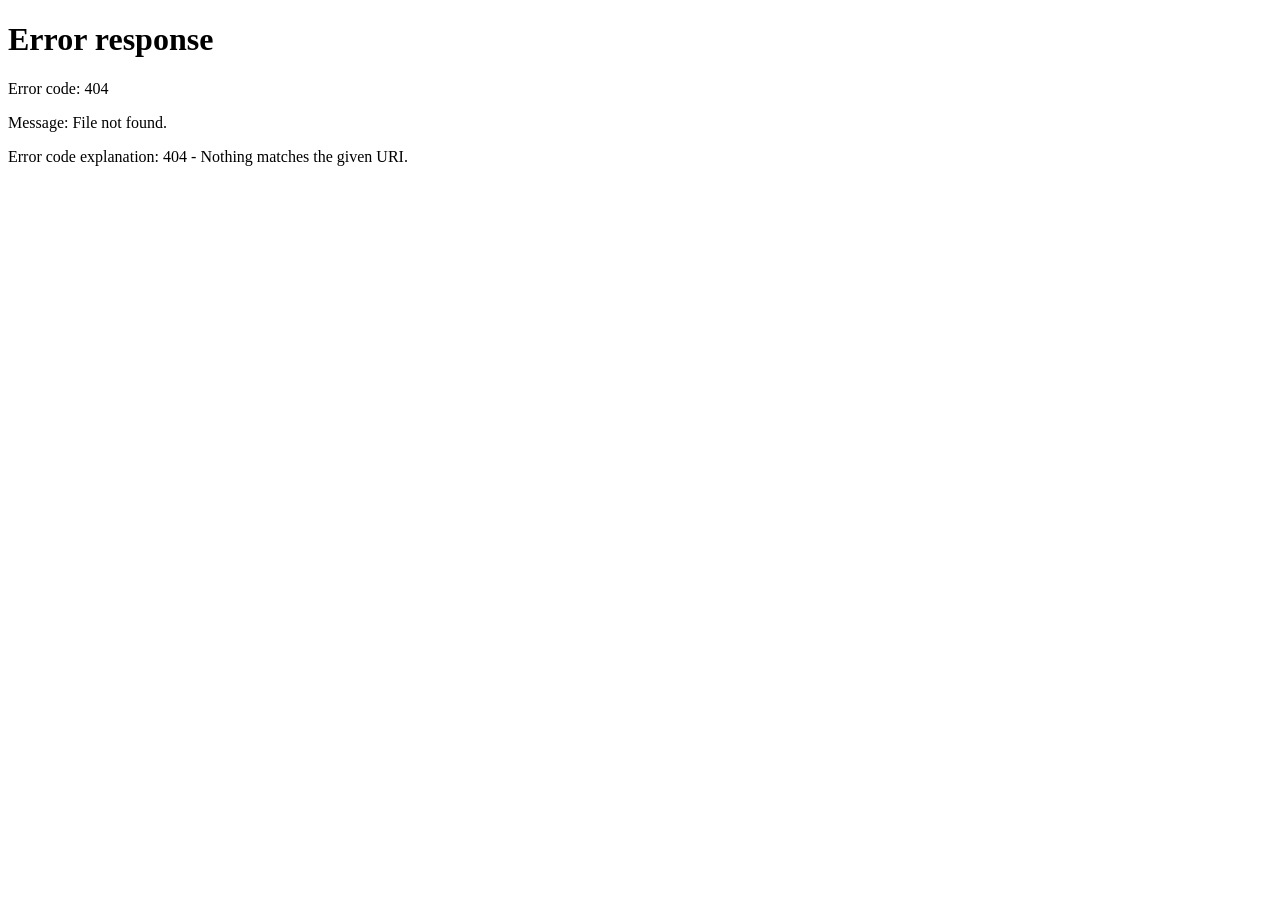
==== commit 55ff22b6: "Update site" ====
--- a/privacy/index.html
+++ b/privacy/index.html
@@ -2,145 +2,11 @@
 <html lang="en">
 <head>
 <meta charset="utf-8">
-<meta name="viewport" content="width=device-width, initial-scale=1">
-<title>Privacy Policy · The Adam Game</title>
-<link rel="stylesheet" href="../style.css">
+<title>The Adam Game</title>
+<link rel="canonical" href="https://kanzhookgames.com/the-adam-game/privacy">
+<meta http-equiv="refresh" content="0; url=/the-adam-game/privacy">
 </head>
 <body>
-<main>
-<p class="lang"><a href="#en">English</a> · <a href="#tr">Türkçe</a></p>
-
-<article id="en" lang="en">
-<h1>Privacy Policy</h1>
-<p class="meta">The Adam Game · Last updated: 5 November 2026</p>
-
-<p>The Adam Game is a mobile game made by Ertuğrul Çağlar, an individual developer based in Turkey, who is the data controller for the data described here. Contact: <a href="mailto:ertucaglar@gmail.com">ertucaglar@gmail.com</a>.</p>
-
-<h2>The short version</h2>
-<ul>
-<li>The game has no accounts and never asks for your name or email.</li>
-<li>Your progress is saved on your device.</li>
-<li>Ads and analytics are provided by Google and Unity, who process device identifiers and usage data.</li>
-<li>Video ads are optional: you only see one when you choose to watch it for a reward.</li>
-<li>In Europe, ads use personal data and analytics run only if you agree.</li>
-</ul>
-
-<h2>Data processed by third parties</h2>
-<table>
-<thead><tr><th>Service</th><th>Why</th><th>Data</th></tr></thead>
-<tbody>
-<tr><td><a href="https://policies.google.com/privacy">Google AdMob</a></td><td>Showing rewarded video ads, measuring them, preventing fraud</td><td>Advertising identifier (IDFA or Android advertising ID) where permitted, IP address and the approximate location derived from it, device and app information, ad interactions, your consent choice</td></tr>
-<tr><td><a href="https://firebase.google.com/support/privacy">Google Analytics for Firebase</a></td><td>Basic measurement: installs, sessions, app stability</td><td>App instance identifier, device and app information, approximate location, session information</td></tr>
-<tr><td><a href="https://unity.com/legal/privacy-policy">Unity Analytics</a></td><td>Understanding how the game is played so it can be improved</td><td>Unity installation identifier, device and app information, gameplay events such as levels started and finished, eras reached, in-game currency earned and spent, rewarded ads watched and purchases made</td></tr>
-<tr><td>Apple App Store, Google Play</td><td>Processing in-app purchases</td><td>Payments are handled by the store. We never see your card details; we only receive confirmation of the purchase</td></tr>
-</tbody>
-</table>
-<p>We run no servers of our own and receive no data that identifies you. The daily reminder notification is scheduled on your device and sends no data. You can turn it off in your device settings.</p>
-
-<h2>Sharing diagnostics (only if you choose to)</h2>
-<p>The game keeps a short record of your last 50 battles on your device (at most 10 MB): the level, battle times, which units were sent and lost, food and soul levels, the Gold earned by source, the result and the game version. It contains no name, email, device or advertising identifier, location, purchase receipt or copy of your save file, and it is never sent automatically. Only if you tap Settings → Share Diagnostics does the game prepare these files and open your device's share sheet; you choose where they go (for example an email to us), or cancel. Settings → Delete Diagnostics erases the record. Legal basis: your consent (GDPR Art. 6(1)(a), KVKK Art. 5/1), given by sharing.</p>
-
-<h2>Why this data is processed</h2>
-<ul>
-<li><strong>Your consent</strong> (GDPR Art. 6(1)(a), KVKK Art. 5/1), where it is required: personalised ads and analytics.</li>
-<li><strong>Our legitimate interests</strong> (GDPR Art. 6(1)(f), KVKK Art. 5/2-f): showing non-personalised ads to fund a free game, keeping the game stable, preventing ad fraud.</li>
-<li><strong>Performing a contract</strong> (GDPR Art. 6(1)(b), KVKK Art. 5/2-c): delivering what you buy in the game.</li>
-</ul>
-
-<h2>Your choices</h2>
-<ul>
-<li><strong>Europe (EEA, UK, Switzerland):</strong> we ask for your consent before personal data is used for ads or analytics, using Google's consent tool. If you do not agree, analytics stay off. You can change or withdraw your choice at any time under Settings → Privacy settings in the game; this does not affect anything done before.</li>
-<li><strong>United States:</strong> where state law gives you the right to opt out, the same Privacy settings option lets you do so.</li>
-<li><strong>iPhone and iPad:</strong> the game asks for permission before tracking you across other companies' apps and websites. If you decline, your advertising identifier is not shared. You can change this in iOS Settings → Privacy &amp; Security → Tracking.</li>
-<li><strong>Android:</strong> you can reset or delete your advertising ID in your device settings.</li>
-</ul>
-<p>The game works the same whatever you choose, and declining earns or costs you nothing in the game.</p>
-
-<h2>Keeping and deleting data</h2>
-<p>Game progress stays on your device until you delete the game; deleting the game erases it. Google and Unity keep the data they process for the periods set out in their own policies, linked above; Unity keeps analytics data for 13 months by default. Deleting the game stops all further collection. To ask for data linked to your device to be deleted, write to us.</p>
-
-<h2>Security</h2>
-<p>Data sent by the game to the services above is encrypted in transit (HTTPS). We keep no copy of it ourselves.</p>
-
-<h2>Your rights</h2>
-<p>Depending on where you live (including under the GDPR and Article 11 of Turkey's KVKK) you may have the right to learn whether your personal data is processed, to access, correct, delete or move it, to object to its use, to withdraw consent and to complain to your data protection authority (in Turkey, the Personal Data Protection Board). We hold no account linked to you, so to act on a request we may need you to send the identifier shown by your device. Write to <a href="mailto:ertucaglar@gmail.com">ertucaglar@gmail.com</a>; we answer within 30 days.</p>
-
-<h2>International transfers</h2>
-<p>Google and Unity may process data outside your country, including in the United States, under the safeguards in their own terms, such as standard contractual clauses.</p>
-
-<h2>Children</h2>
-<p>The game is intended for players aged 13 and over and is not directed at children under 13. We do not knowingly collect personal data from them. If you believe a child has used the game, contact us.</p>
-
-<h2>Changes</h2>
-<p>If this policy changes we will update this page and the date above.</p>
-</article>
-
-<hr>
-
-<article id="tr" lang="tr">
-<h1>Gizlilik Politikası</h1>
-<p class="meta">The Adam Game · Son güncelleme: 5 Kasım 2026</p>
-
-<p>The Adam Game, Türkiye'de yaşayan bağımsız geliştirici Ertuğrul Çağlar tarafından yapılmış bir mobil oyundur. Burada anlatılan verilerin veri sorumlusu odur. İletişim: <a href="mailto:ertucaglar@gmail.com">ertucaglar@gmail.com</a>.</p>
-
-<h2>Kısaca</h2>
-<ul>
-<li>Oyunda hesap yoktur; adınız ya da e-postanız hiçbir zaman sorulmaz.</li>
-<li>İlerlemeniz cihazınızda saklanır.</li>
-<li>Reklam ve analitik hizmetlerini Google ve Unity sağlar; bu şirketler cihaz kimliklerini ve kullanım verilerini işler.</li>
-<li>Video reklamlar isteğe bağlıdır: yalnızca ödül için izlemeyi seçtiğinizde görürsünüz.</li>
-<li>Avrupa'da reklamlar kişisel veri kullanır ve analitik çalışır, ancak onay verirseniz.</li>
-</ul>
-
-<h2>Üçüncü tarafların işlediği veriler</h2>
-<table>
-<thead><tr><th>Hizmet</th><th>Amaç</th><th>Veri</th></tr></thead>
-<tbody>
-<tr><td><a href="https://policies.google.com/privacy">Google AdMob</a></td><td>Ödüllü video reklam göstermek, ölçmek, sahteciliği önlemek</td><td>İzin verilen durumlarda reklam kimliği (IDFA ya da Android reklam kimliği), IP adresi ve ondan çıkarılan yaklaşık konum, cihaz ve uygulama bilgileri, reklam etkileşimleri, onay tercihiniz</td></tr>
-<tr><td><a href="https://firebase.google.com/support/privacy">Firebase için Google Analytics</a></td><td>Temel ölçüm: kurulum, oturum, uygulama kararlılığı</td><td>Uygulama örneği kimliği, cihaz ve uygulama bilgileri, yaklaşık konum, oturum bilgileri</td></tr>
-<tr><td><a href="https://unity.com/legal/privacy-policy">Unity Analytics</a></td><td>Oyunun nasıl oynandığını anlayıp geliştirmek</td><td>Unity kurulum kimliği, cihaz ve uygulama bilgileri, başlanan ve biten bölümler, ulaşılan çağlar, kazanılan ve harcanan oyun içi para, izlenen ödüllü reklamlar ve yapılan satın almalar gibi oyun olayları</td></tr>
-<tr><td>Apple App Store, Google Play</td><td>Uygulama içi satın almaları işlemek</td><td>Ödemeyi mağaza alır. Kart bilgilerinizi hiçbir zaman görmeyiz; yalnızca alımın gerçekleştiği bilgisi bize gelir</td></tr>
-</tbody>
-</table>
-<p>Kendi sunucumuz yoktur, sizi tanımlayan bir veri bize ulaşmaz. Günlük hatırlatma bildirimi cihazınızda planlanır, hiçbir veri göndermez. Cihaz ayarlarınızdan kapatabilirsiniz.</p>
-
-<h2>Veriler neden işlenir</h2>
-<ul>
-<li><strong>Onayınız</strong> (GDPR md. 6(1)(a), KVKK md. 5/1), gerektiği yerde: kişiselleştirilmiş reklam ve analitik.</li>
-<li><strong>Meşru menfaatimiz</strong> (GDPR md. 6(1)(f), KVKK md. 5/2-f): ücretsiz oyunu finanse etmek için kişiselleştirilmemiş reklam göstermek, oyunu kararlı tutmak, reklam sahteciliğini önlemek.</li>
-<li><strong>Sözleşmenin ifası</strong> (GDPR md. 6(1)(b), KVKK md. 5/2-c): oyunda satın aldığınız şeyi size teslim etmek.</li>
-</ul>
-
-<h2>Tercihleriniz</h2>
-<ul>
-<li><strong>Avrupa (AEA, Birleşik Krallık, İsviçre):</strong> kişisel verileriniz reklam ya da analitik için kullanılmadan önce Google'ın onay aracıyla izninizi isteriz. Onay vermezseniz analitik kapalı kalır. Tercihinizi oyunda Ayarlar → Gizlilik ayarları bölümünden istediğiniz zaman değiştirebilir ya da geri alabilirsiniz; bu, daha önce yapılanları etkilemez.</li>
-<li><strong>Amerika Birleşik Devletleri:</strong> eyalet yasalarının vazgeçme hakkı tanıdığı yerlerde aynı Gizlilik ayarları seçeneğini kullanabilirsiniz.</li>
-<li><strong>iPhone ve iPad:</strong> oyun, sizi başka şirketlerin uygulama ve sitelerinde izlemeden önce izin ister. Reddederseniz reklam kimliğiniz paylaşılmaz. Bunu iOS Ayarlar → Gizlilik ve Güvenlik → İzleme bölümünden değiştirebilirsiniz.</li>
-<li><strong>Android:</strong> reklam kimliğinizi cihaz ayarlarından sıfırlayabilir ya da silebilirsiniz.</li>
-</ul>
-<p>Oyun, seçiminiz ne olursa olsun aynı çalışır; reddetmek oyunda size bir şey kazandırmaz ya da kaybettirmez.</p>
-
-<h2>Tanılama paylaşımı (yalnızca siz seçerseniz)</h2>
-<p>Oyun son 50 savaşınızın kısa bir kaydını cihazınızda tutar (en çok 10 MB): bölüm, savaş süreleri, gönderilen ve kaybedilen birimler, besin ve ruh seviyeleri, kaynağına göre kazanılan altın, sonuç ve oyunun sürümü. Bu kayıtta ad, e-posta, cihaz ya da reklam kimliği, konum, satın alma makbuzu ya da kayıt dosyanızın kopyası yoktur ve hiçbir zaman kendiliğinden gönderilmez. Yalnızca Ayarlar → Tanılama Verisini Paylaş'a dokunursanız oyun bu dosyaları hazırlar ve cihazınızın paylaşım sayfasını açar; nereye gideceğini siz seçersiniz (ör. bize e-posta) ya da vazgeçersiniz. Ayarlar → Tanılama Geçmişini Sil kaydı siler. Hukuki dayanak: paylaşarak verdiğiniz açık rıza (GDPR md. 6(1)(a), KVKK md. 5/1).</p>
-
-<h2>Verilerin saklanması ve silinmesi</h2>
-<p>Oyun ilerlemeniz, oyunu silene kadar cihazınızda kalır; oyunu silmek onu da siler. Google ve Unity işledikleri verileri yukarıda bağlantısı verilen kendi politikalarındaki sürelerle saklar; Unity analitik verilerini varsayılan olarak 13 ay tutar. Oyunu silmek veri toplamayı durdurur. Cihazınıza bağlı verilerin silinmesini istemek için bize yazın.</p>
-
-<h2>Güvenlik</h2>
-<p>Oyunun yukarıdaki hizmetlere gönderdiği veriler aktarım sırasında şifrelenir (HTTPS). Biz bu verilerin kopyasını tutmayız.</p>
-
-<h2>Haklarınız</h2>
-<p>Yaşadığınız yere göre (GDPR ve KVKK md. 11 dahil) kişisel verilerinizin işlenip işlenmediğini öğrenme, verilere erişme, düzeltilmesini, silinmesini ya da aktarılmasını isteme, işlenmesine itiraz etme, onayınızı geri alma ve veri koruma kurumuna (Türkiye'de Kişisel Verileri Koruma Kurulu) şikâyette bulunma haklarınız olabilir. Size bağlı bir hesap tutmadığımız için talebinizi yerine getirmek üzere cihazınızın gösterdiği kimliği istememiz gerekebilir. <a href="mailto:ertucaglar@gmail.com">ertucaglar@gmail.com</a> adresine yazın; 30 gün içinde cevap veririz.</p>
-
-<h2>Yurt dışına aktarım</h2>
-<p>Google ve Unity verileri, kendi sözleşmelerindeki güvencelerle (ör. standart sözleşme hükümleri) ülkeniz dışında, ABD dahil, işleyebilir.</p>
-
-<h2>Çocuklar</h2>
-<p>Oyun 13 yaş ve üzeri oyuncular içindir, 13 yaşından küçük çocuklara yönelik değildir. Onlardan bilerek kişisel veri toplamayız. Bir çocuğun oyunu kullandığını düşünüyorsanız bize yazın.</p>
-
-<h2>Değişiklikler</h2>
-<p>Bu politika değişirse bu sayfayı ve yukarıdaki tarihi güncelleriz.</p>
-</article>
-</main>
+<p>This page has moved: <a href="/the-adam-game/privacy">kanzhookgames.com/the-adam-game/privacy</a></p>
 </body>
 </html>
